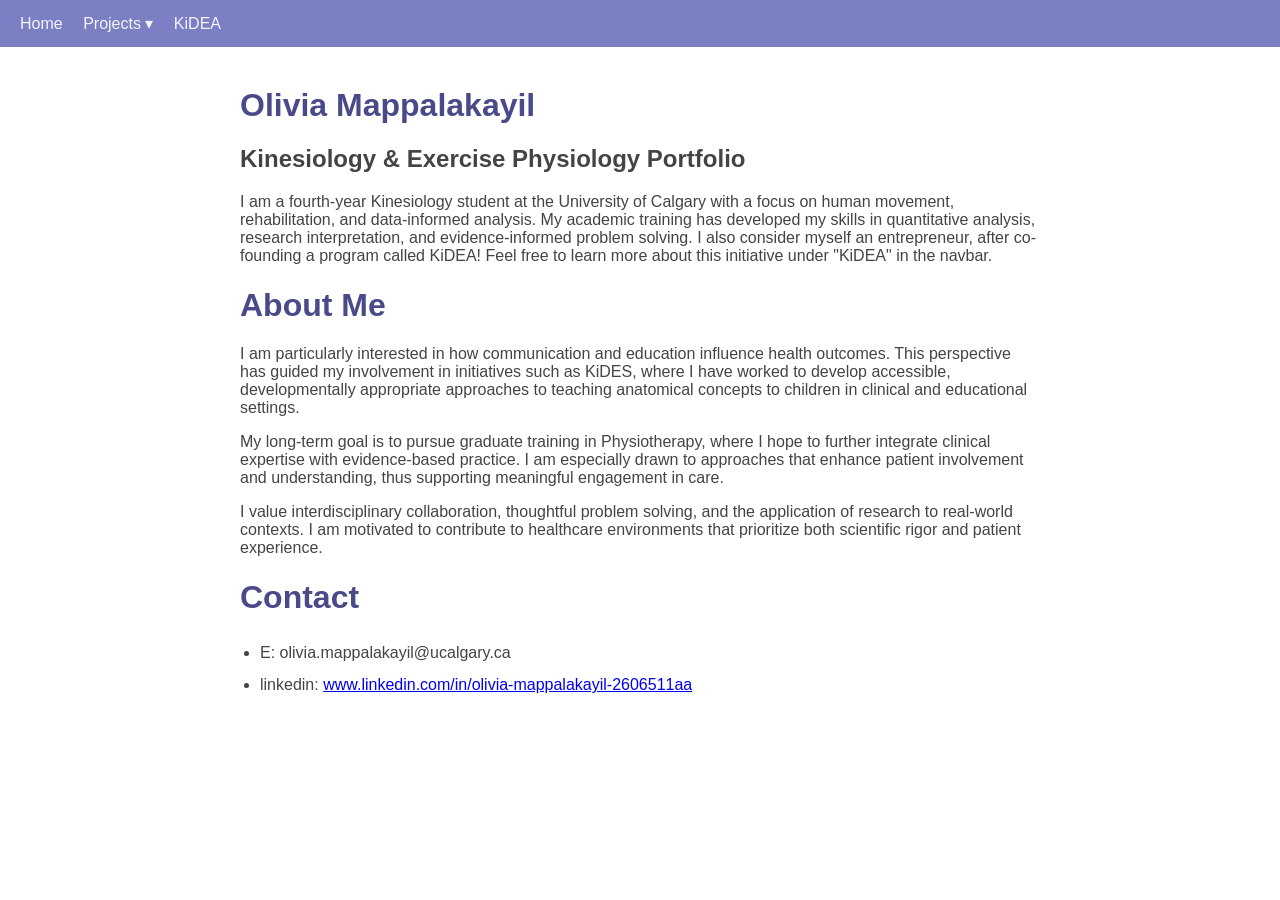
==== index.html @ f4db7d65 "adding https:// so it actually goes to LinkedIn as an external link" ====
<!DOCTYPE html>
<html lang="en">
<head>
  <meta charset="UTF-8">
  <title>Olivia Mappalakayil | Kinesiology Portfolio</title>
  <link rel="stylesheet" href="style.css">
</head>
<body>

<nav>
  <a href="index.html">Home</a>
  
  <div class="dropdown">
    <a href="#">Projects ▾</a>
    <div class="dropdown-content">
      <a href="analysis.html">Python Analysis Tool</a>
      <a href="scratch.html">Scratch Maze</a>
      <a href="excel.html">Excel Calculator</a>
    </div>
  </div>

  <a href="#kidea.html">KiDEA</a>
</nav>
  
  <main>
    <h1>Olivia Mappalakayil</h1>
    <h2>Kinesiology & Exercise Physiology Portfolio</h2>
    <p>I am a fourth-year Kinesiology student at the University of Calgary with a focus on human movement, rehabilitation, and data-informed analysis. My academic training has developed my skills in quantitative analysis, research interpretation, and evidence-informed problem solving. I also consider myself an entrepreneur, after co-founding a program called KiDEA! Feel free to learn more about this initiative under "KiDEA" in the navbar.</p>
    <h1>About Me</h1>
    <p>I am particularly interested in how communication and education influence health outcomes. This perspective has guided my involvement in initiatives such as KiDES, where I have worked to develop accessible, developmentally appropriate approaches to teaching anatomical concepts to children in clinical and educational settings.</p>
    <p>My long-term goal is to pursue graduate training in Physiotherapy, where I hope to further integrate clinical expertise with evidence-based practice. I am especially drawn to approaches that enhance patient involvement and understanding, thus supporting meaningful engagement in care.</p>
    <p>I value interdisciplinary collaboration, thoughtful problem solving, and the application of research to real-world contexts. I am motivated to contribute to healthcare environments that prioritize both scientific rigor and patient experience.</p>
    <h1>Contact</h1>
    <ul>
      <li>E: olivia.mappalakayil@ucalgary.ca</li>
      <li>linkedin: <a href="https://www.linkedin.com/in/olivia-mappalakayil-2606511aa" target="_blank" rel="noopener noreferrer">www.linkedin.com/in/olivia-mappalakayil-2606511aa</a></li>
    </ul>
  </main>

</body>
</html>
---- style.css ----
/* General */
body {
  font-family: calibri, sans-serif;
  background-color: #ffffff;
  color: #444444;
  margin: 0;
  padding: 0;
}

/* Headings */
h1 {
  color: #4A4A8A;
}

h2 {
  colour: #6B6BB0;
  font-weight: bold;
}

h3 {
  colour: #8A8AC8;
  font-weight: bold;
}

/* Navigation */
nav {
  background-color: #7B7FC4;
  padding: 14px 20px;
}

nav a {
  text-decoration: none;
  color: #F4F4FA;
  margin-right: 16px;
}

nav a:hover {
  color: #4A4A8A;
  text-decoration: underline;
}

/* Dropdown */
.dropdown {
  display: inline-block;
  position: relative;
}

.dropdown-content {
  display: none;
  position: absolute;
  background-color: #6B6BB0;
  min-width: 160px;
  z-index: 1; 
  padding: 8px 0;
}

.dropdown-content a {
  display: block; 
  margin: 0;
  padding: 8px, 16px
}

.dropdown:hover .dropdown-content {
  display: block;
}

/* Main content */
main {
  max-width: 800px;
  margin: 40px auto;
  padding: 0 20px;
}

/* Scratch embed */
.scratch-embed {
  margin: 24px 0;
}

.note {
  font-size: 0.9em;
  color: #4A4A8A;
}

/* List styling */
ul {
  line-height: 2;
  padding-left: 20px;
}

html {
  scroll-behaviour: smooth;
}
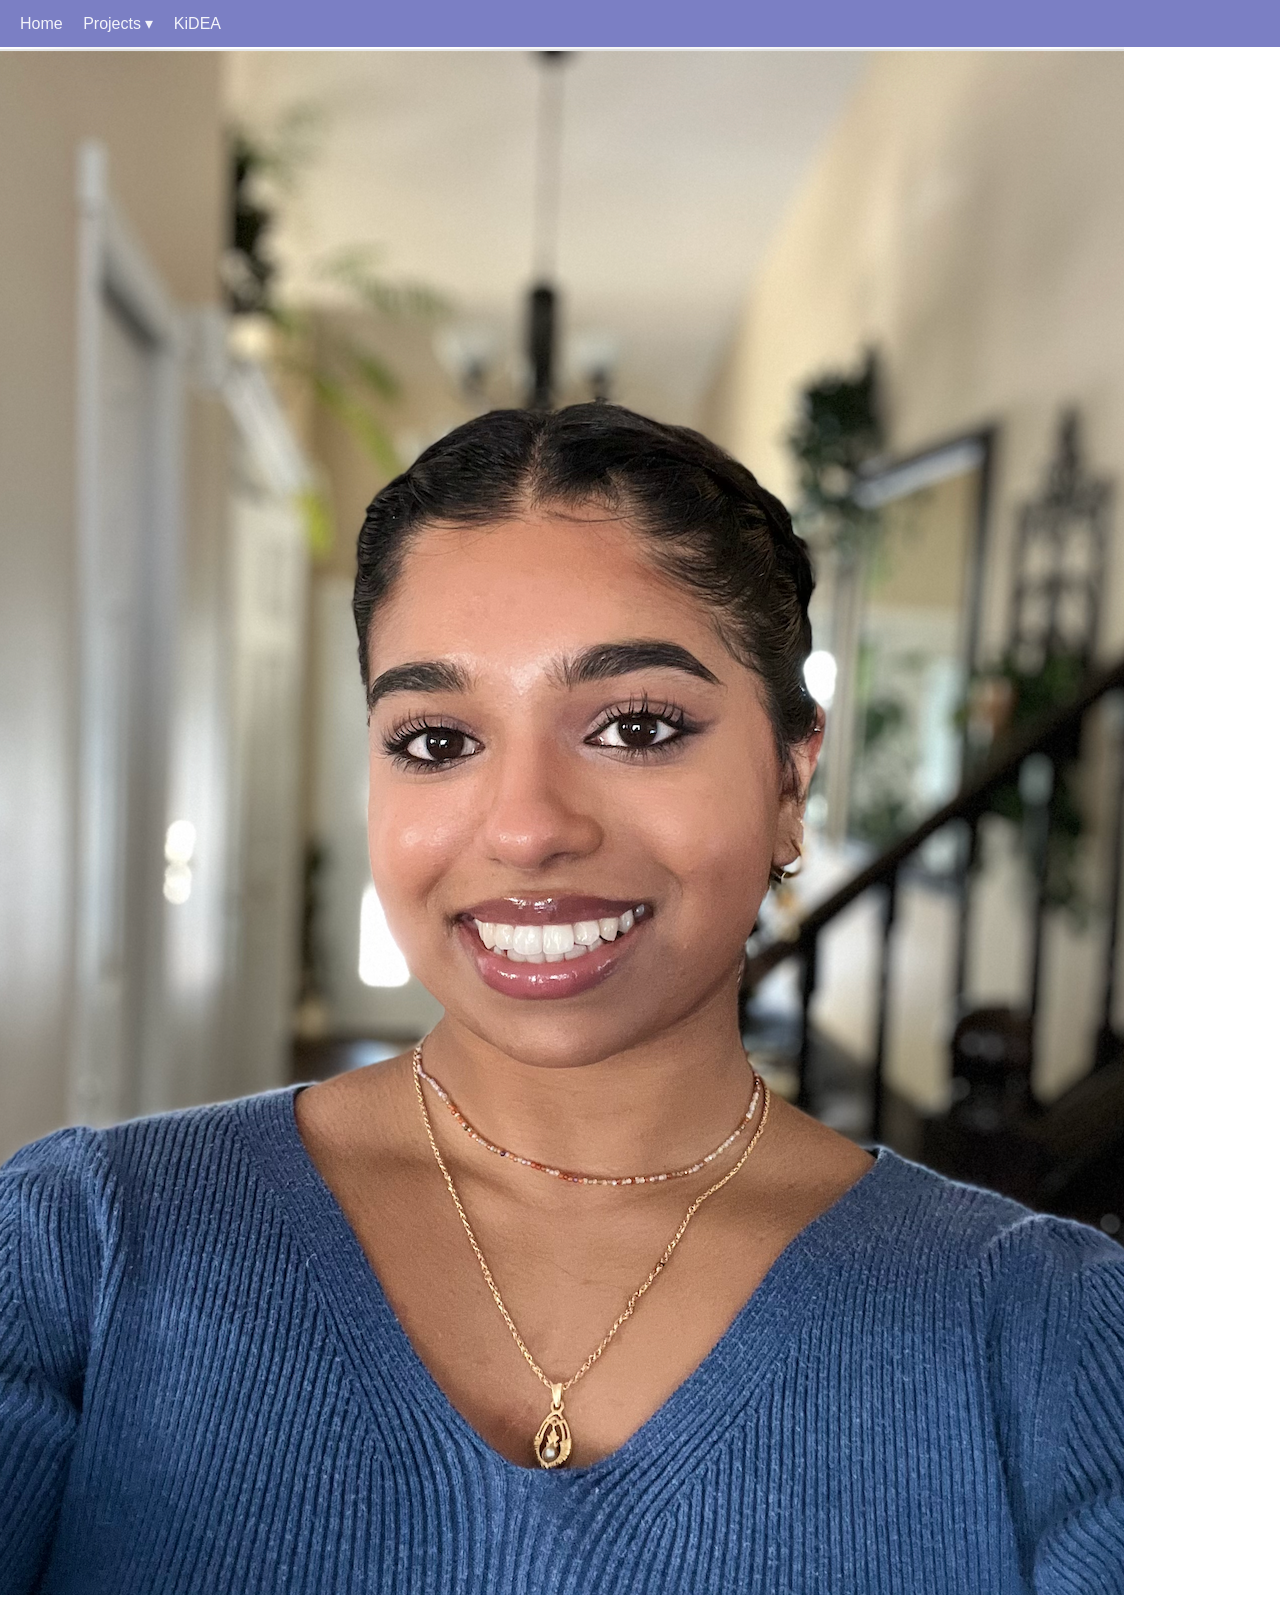
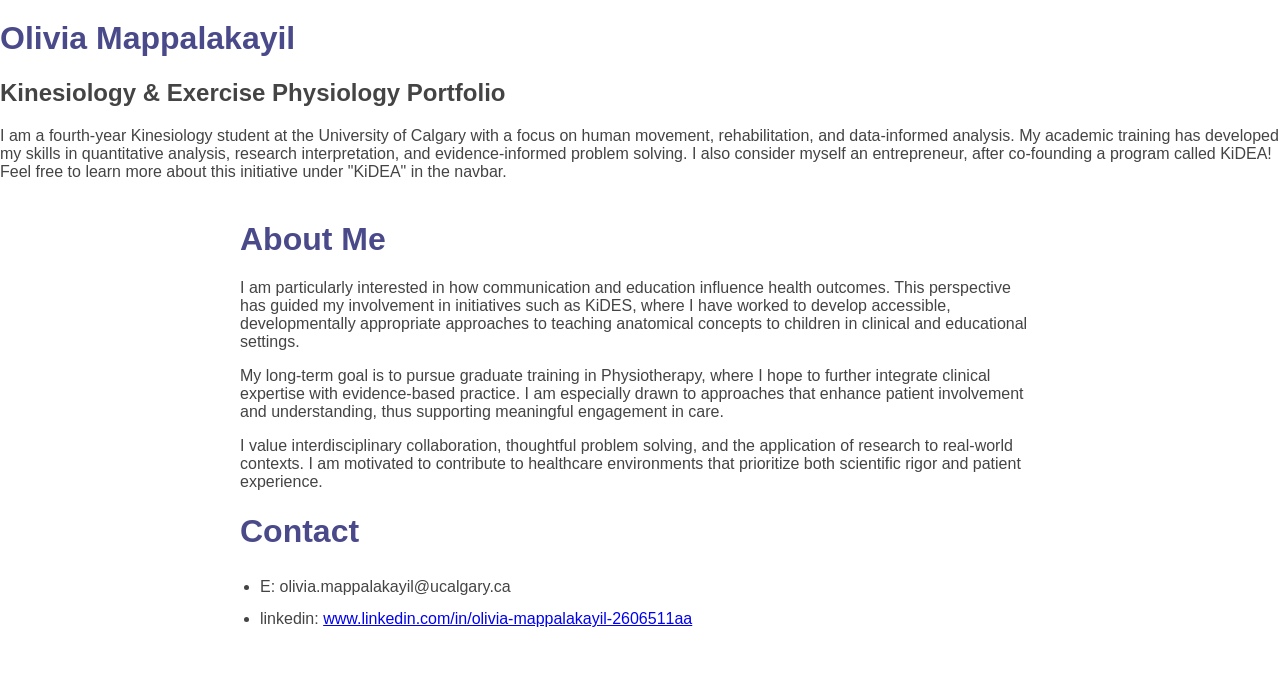
==== commit 456c8e01: "Add hero section with introduction and pic of my face, removed it from other spot Added a hero secti" ====
--- a/index.html
+++ b/index.html
@@ -19,13 +19,20 @@
     </div>
   </div>
 
-  <a href="#kidea.html">KiDEA</a>
+  <a href="kidea.html">KiDEA</a>
 </nav>
+
+  <!-- Hero Section -->
+  <div class="hero">
+    <img src="olivia-github.jpeg" alt="Olivia Mappalakayil" class="portfolio-pic">
+    <div class="hero-text">
+      <h1>Olivia Mappalakayil</h1>
+      <h2>Kinesiology & Exercise Physiology Portfolio</h2>
+      <p>I am a fourth-year Kinesiology student at the University of Calgary with a focus on human movement, rehabilitation, and data-informed analysis. My academic training has developed my skills in quantitative analysis, research interpretation, and evidence-informed problem solving. I also consider myself an entrepreneur, after co-founding a program called KiDEA! Feel free to learn more about this initiative under "KiDEA" in the navbar.</p>
+    </div>
+  </div>
   
   <main>
-    <h1>Olivia Mappalakayil</h1>
-    <h2>Kinesiology & Exercise Physiology Portfolio</h2>
-    <p>I am a fourth-year Kinesiology student at the University of Calgary with a focus on human movement, rehabilitation, and data-informed analysis. My academic training has developed my skills in quantitative analysis, research interpretation, and evidence-informed problem solving. I also consider myself an entrepreneur, after co-founding a program called KiDEA! Feel free to learn more about this initiative under "KiDEA" in the navbar.</p>
     <h1>About Me</h1>
     <p>I am particularly interested in how communication and education influence health outcomes. This perspective has guided my involvement in initiatives such as KiDES, where I have worked to develop accessible, developmentally appropriate approaches to teaching anatomical concepts to children in clinical and educational settings.</p>
     <p>My long-term goal is to pursue graduate training in Physiotherapy, where I hope to further integrate clinical expertise with evidence-based practice. I am especially drawn to approaches that enhance patient involvement and understanding, thus supporting meaningful engagement in care.</p>
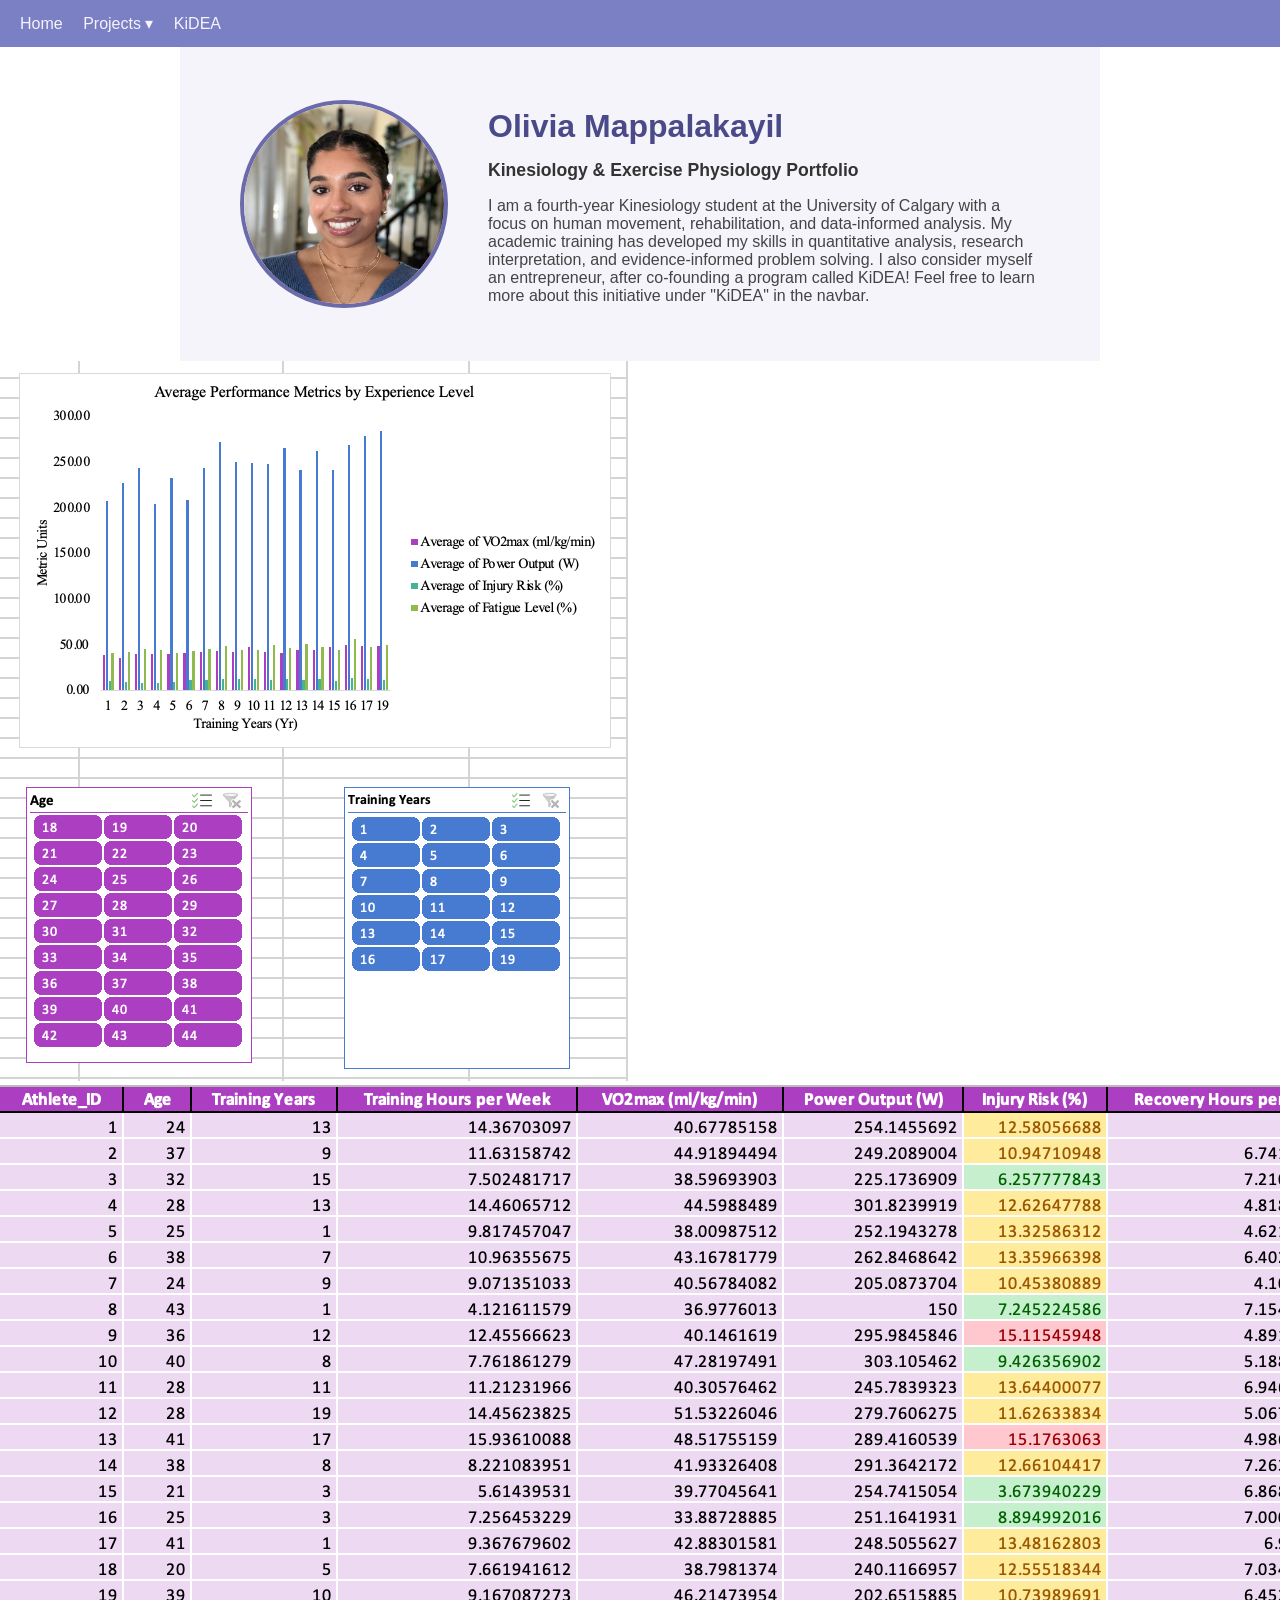
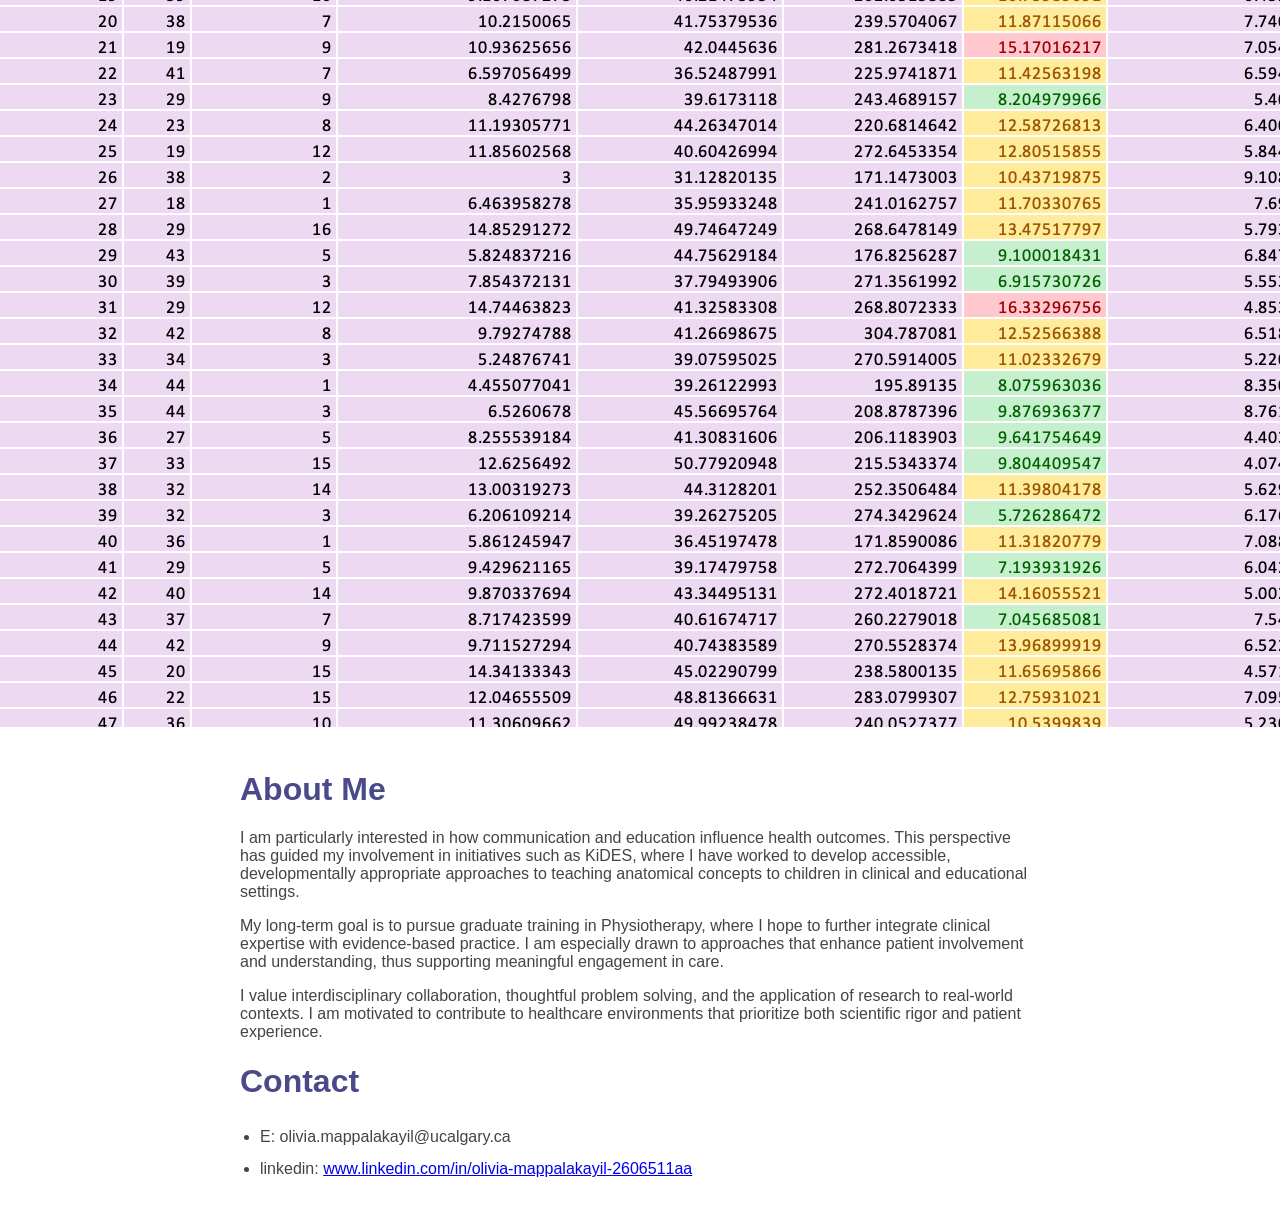
==== commit 542bbb49: "Add Excel image previews to index.html Added image previews for Excel dashboard and raw data sheet." ====
--- a/index.html
+++ b/index.html
@@ -31,6 +31,11 @@
       <p>I am a fourth-year Kinesiology student at the University of Calgary with a focus on human movement, rehabilitation, and data-informed analysis. My academic training has developed my skills in quantitative analysis, research interpretation, and evidence-informed problem solving. I also consider myself an entrepreneur, after co-founding a program called KiDEA! Feel free to learn more about this initiative under "KiDEA" in the navbar.</p>
     </div>
   </div>
+
+  <div class="excel-preview">
+    <img src="excel-dashboard-github.jpeg" alt="Slicer Dashboard" class="excel-img">
+    <img src="excel-raw-github.jpeg" alt="Raw Data Sheet" class="excel-img">
+  </div>
   
   <main>
     <h1>About Me</h1>
--- a/style.css
+++ b/style.css
@@ -57,7 +57,7 @@
 .dropdown-content a {
   display: block; 
   margin: 0;
-  padding: 8px, 16px
+  padding: 8px, 16px;
 }
 
 .dropdown:hover .dropdown-content {
@@ -90,3 +90,43 @@
 html {
   scroll-behaviour: smooth;
 }
+
+/* Hero styling */
+.hero {
+  display: flex;
+  align-items: center;
+  gap: 40px;
+  padding: 40px 60px;
+  background-color: #f5f4fb;
+  max-width: 800px;
+  margin: 0 auto;
+}
+
+.portfolio-pic {
+  width: 200px;
+  height: 200px;
+  max-width: 200px;
+  object-fit: cover;
+  border-radius: 50%;
+  border: 4px solid #6b6aab;
+  flex-shrink: 0;
+}
+
+.hero-text h1 {
+  color: #4a4a8a;
+  margin-bottom: 8px;
+}
+
+.hero-text h2 {
+  font-size: 1.1rem;
+  color: #333;
+  margin-bottom: 12px;
+}
+
+/* Kidea Logo Stuff */
+.kidea-logo {
+  display: block;
+  margin: 30px auto;
+  width: 350px;
+  height: auto;
+}
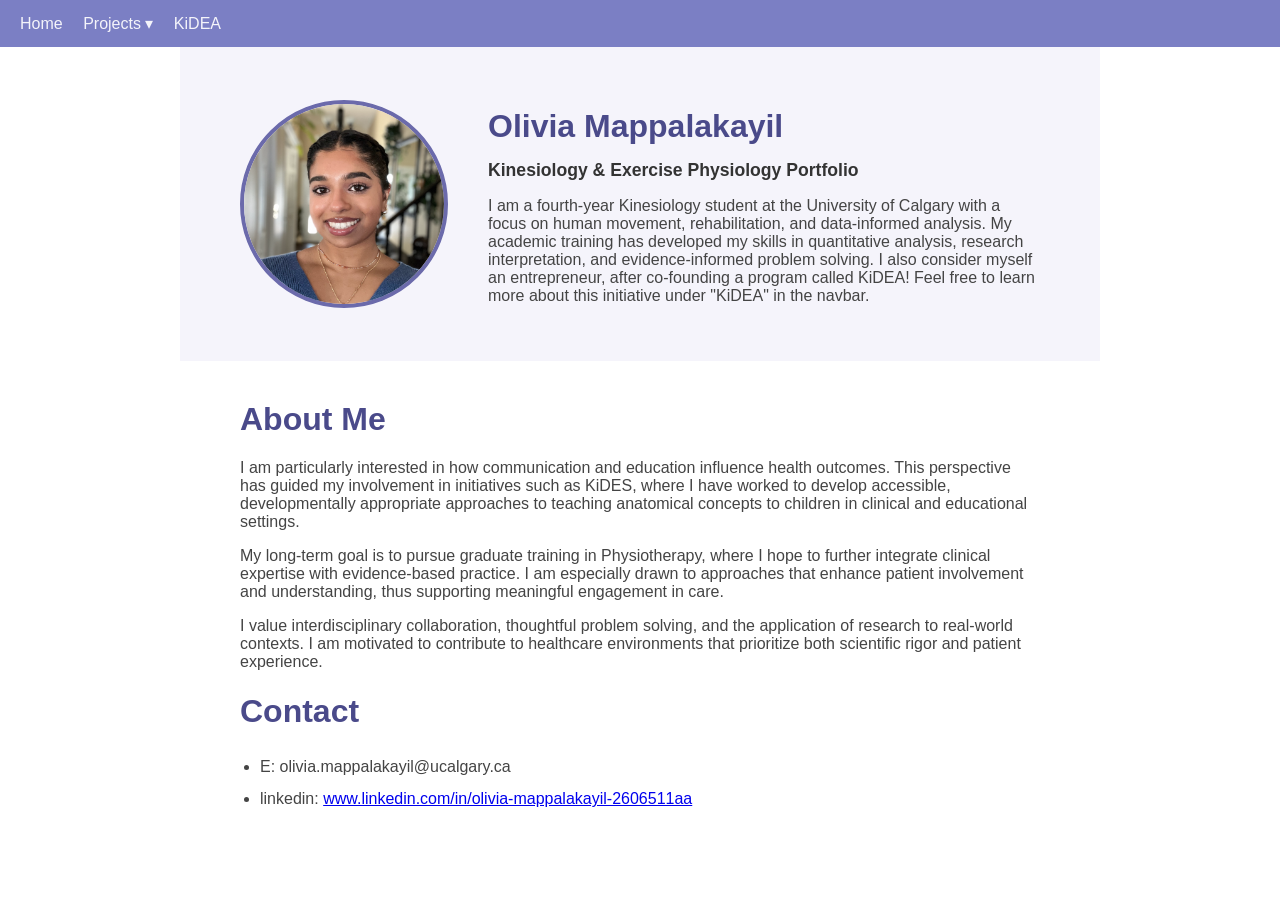
==== commit b27d6336: "Remove excel preview section from index.html Removed the excel preview section from the HTML." ====
--- a/index.html
+++ b/index.html
@@ -31,11 +31,6 @@
       <p>I am a fourth-year Kinesiology student at the University of Calgary with a focus on human movement, rehabilitation, and data-informed analysis. My academic training has developed my skills in quantitative analysis, research interpretation, and evidence-informed problem solving. I also consider myself an entrepreneur, after co-founding a program called KiDEA! Feel free to learn more about this initiative under "KiDEA" in the navbar.</p>
     </div>
   </div>
-
-  <div class="excel-preview">
-    <img src="excel-dashboard-github.jpeg" alt="Slicer Dashboard" class="excel-img">
-    <img src="excel-raw-github.jpeg" alt="Raw Data Sheet" class="excel-img">
-  </div>
   
   <main>
     <h1>About Me</h1>
--- a/style.css
+++ b/style.css
@@ -130,3 +130,17 @@
   width: 350px;
   height: auto;
 }
+
+/* Excel Preview Images */
+.excel-preview {
+  display: flex;
+  gap: 20px;
+  margin: 20px 0;
+}
+
+.excel-img {
+  width: 48%;
+  height: auto;
+  border: 1px solid #ddd;
+  border-radius: 8px;
+}
